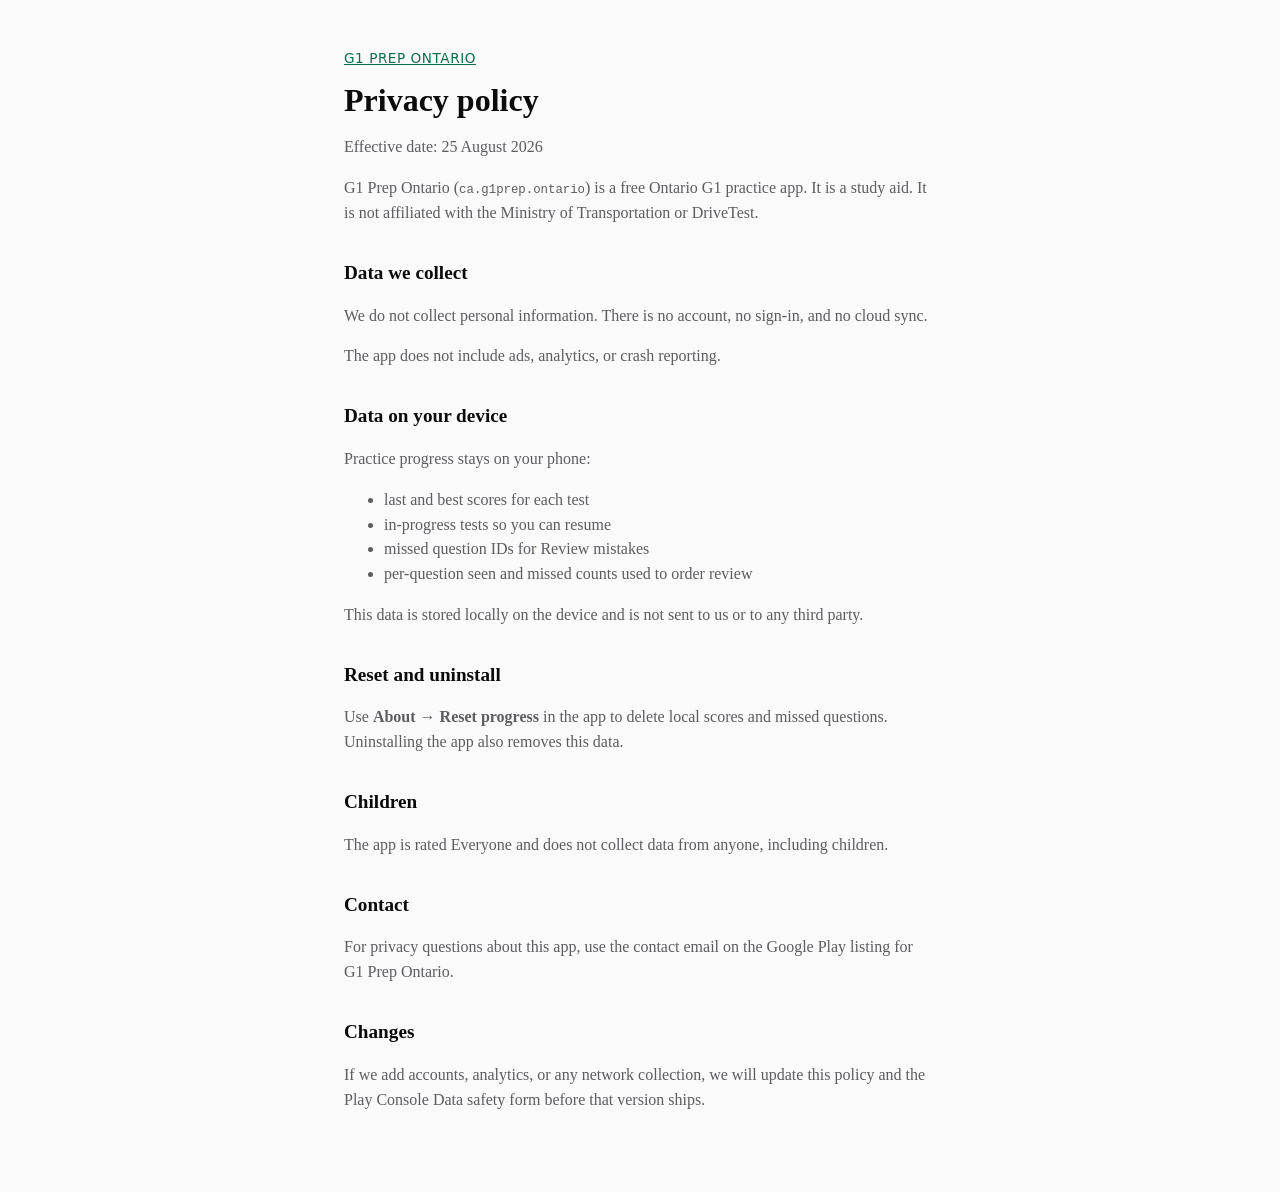
==== privacy.html @ 0525722b "Add Play Console privacy policy and homepage for GitHub Pages. Co-authored-by: Cursor <cursoragent@c" ====
<!DOCTYPE html>
<html lang="en">
  <head>
    <meta charset="utf-8" />
    <meta name="viewport" content="width=device-width, initial-scale=1" />
    <title>Privacy policy — G1 Prep Ontario</title>
    <link rel="stylesheet" href="styles.css" />
  </head>
  <body>
    <main>
      <p class="eyebrow"><a href="index.html">G1 Prep Ontario</a></p>
      <h1>Privacy policy</h1>
      <p>Effective date: 25 August 2026</p>
      <p>
        G1 Prep Ontario (<code>ca.g1prep.ontario</code>) is a free Ontario G1
        practice app. It is a study aid. It is not affiliated with the Ministry
        of Transportation or DriveTest.
      </p>

      <h2>Data we collect</h2>
      <p>
        We do not collect personal information. There is no account, no
        sign-in, and no cloud sync.
      </p>
      <p>The app does not include ads, analytics, or crash reporting.</p>

      <h2>Data on your device</h2>
      <p>Practice progress stays on your phone:</p>
      <ul>
        <li>last and best scores for each test</li>
        <li>in-progress tests so you can resume</li>
        <li>missed question IDs for Review mistakes</li>
        <li>
          per-question seen and missed counts used to order review
        </li>
      </ul>
      <p>
        This data is stored locally on the device and is not sent to us or to
        any third party.
      </p>

      <h2>Reset and uninstall</h2>
      <p>
        Use <strong>About → Reset progress</strong> in the app to delete local
        scores and missed questions. Uninstalling the app also removes this
        data.
      </p>

      <h2>Children</h2>
      <p>
        The app is rated Everyone and does not collect data from anyone,
        including children.
      </p>

      <h2>Contact</h2>
      <p>
        For privacy questions about this app, use the contact email on the
        Google Play listing for G1 Prep Ontario.
      </p>

      <h2>Changes</h2>
      <p>
        If we add accounts, analytics, or any network collection, we will
        update this policy and the Play Console Data safety form before that
        version ships.
      </p>
    </main>
  </body>
</html>
---- styles.css ----
:root {
  color-scheme: light;
  --ink: #0b0b0c;
  --muted: #5c5c61;
  --green: #0b6e4f;
  --canvas: #fafafa;
}

* {
  box-sizing: border-box;
}

body {
  margin: 0;
  font-family: Georgia, "Times New Roman", serif;
  background: var(--canvas);
  color: var(--ink);
  line-height: 1.55;
}

main {
  max-width: 40rem;
  margin: 0 auto;
  padding: 3rem 1.5rem 4rem;
}

.eyebrow {
  margin: 0 0 0.75rem;
  font-family: system-ui, sans-serif;
  font-size: 0.85rem;
  letter-spacing: 0.04em;
  text-transform: uppercase;
  color: var(--green);
}

h1 {
  margin: 0 0 1rem;
  font-size: 2rem;
  line-height: 1.2;
}

h2 {
  margin: 2rem 0 0.75rem;
  font-size: 1.2rem;
}

p,
ul {
  color: var(--muted);
}

code {
  font-size: 0.95em;
}

a {
  color: var(--green);
}
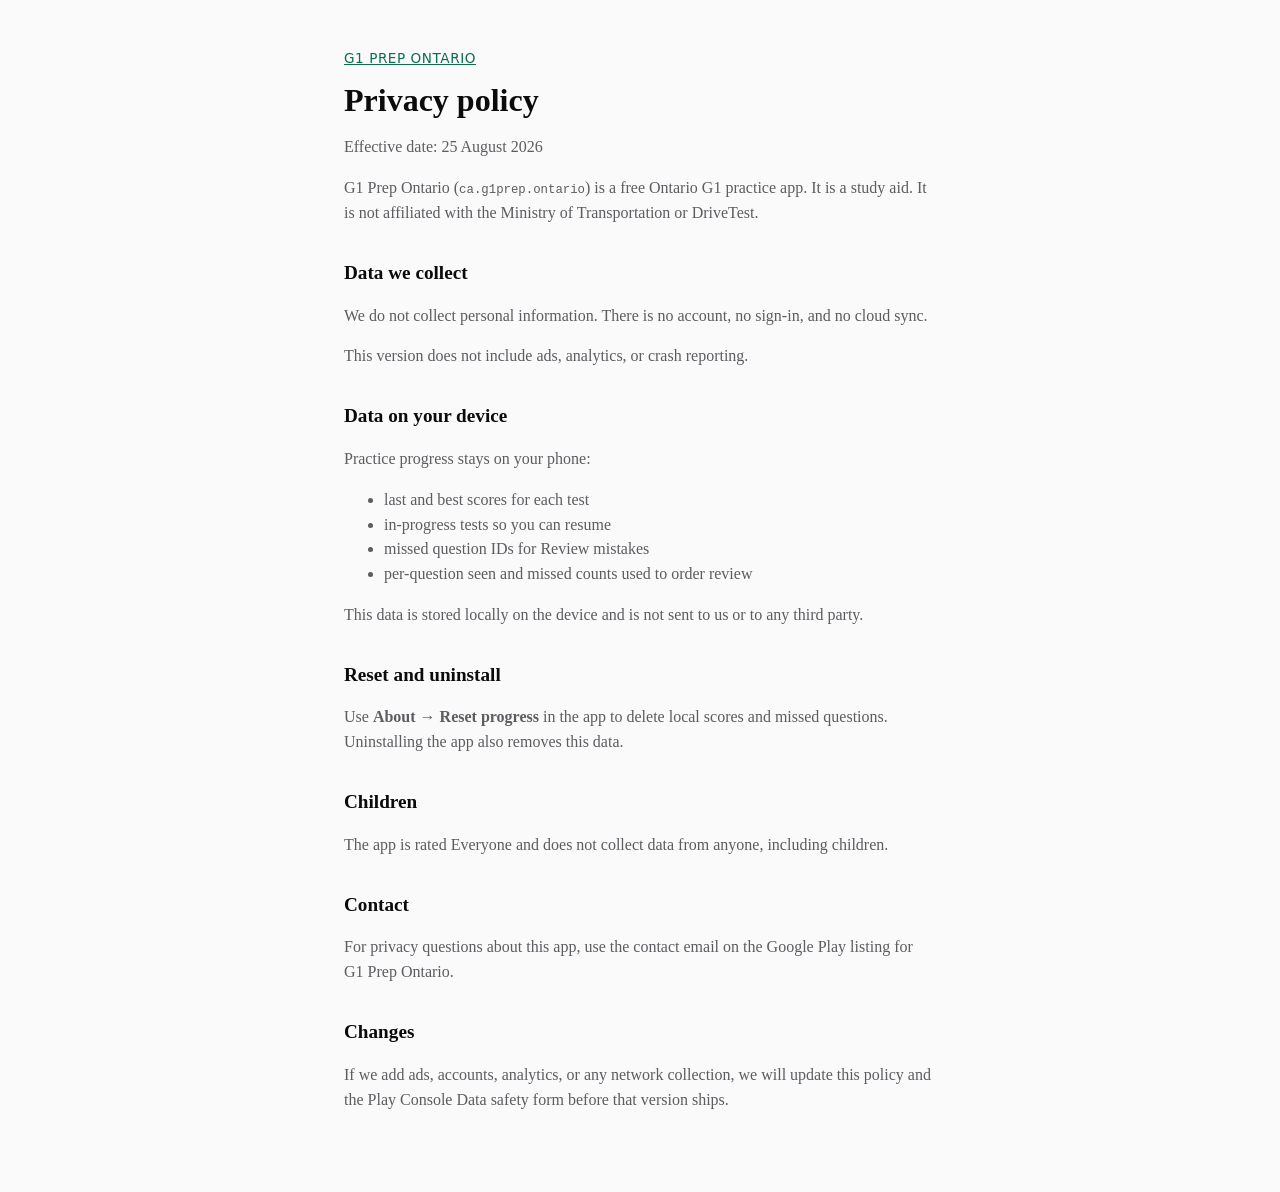
==== commit a8f851e2: "Note this version has no ads; policy will update if ads ship later. Co-authored-by: Cursor <cursorag" ====
--- a/privacy.html
+++ b/privacy.html
@@ -22,7 +22,9 @@
         We do not collect personal information. There is no account, no
         sign-in, and no cloud sync.
       </p>
-      <p>The app does not include ads, analytics, or crash reporting.</p>
+      <p>
+        This version does not include ads, analytics, or crash reporting.
+      </p>
 
       <h2>Data on your device</h2>
       <p>Practice progress stays on your phone:</p>
@@ -60,7 +62,7 @@
 
       <h2>Changes</h2>
       <p>
-        If we add accounts, analytics, or any network collection, we will
+        If we add ads, accounts, analytics, or any network collection, we will
         update this policy and the Play Console Data safety form before that
         version ships.
       </p>
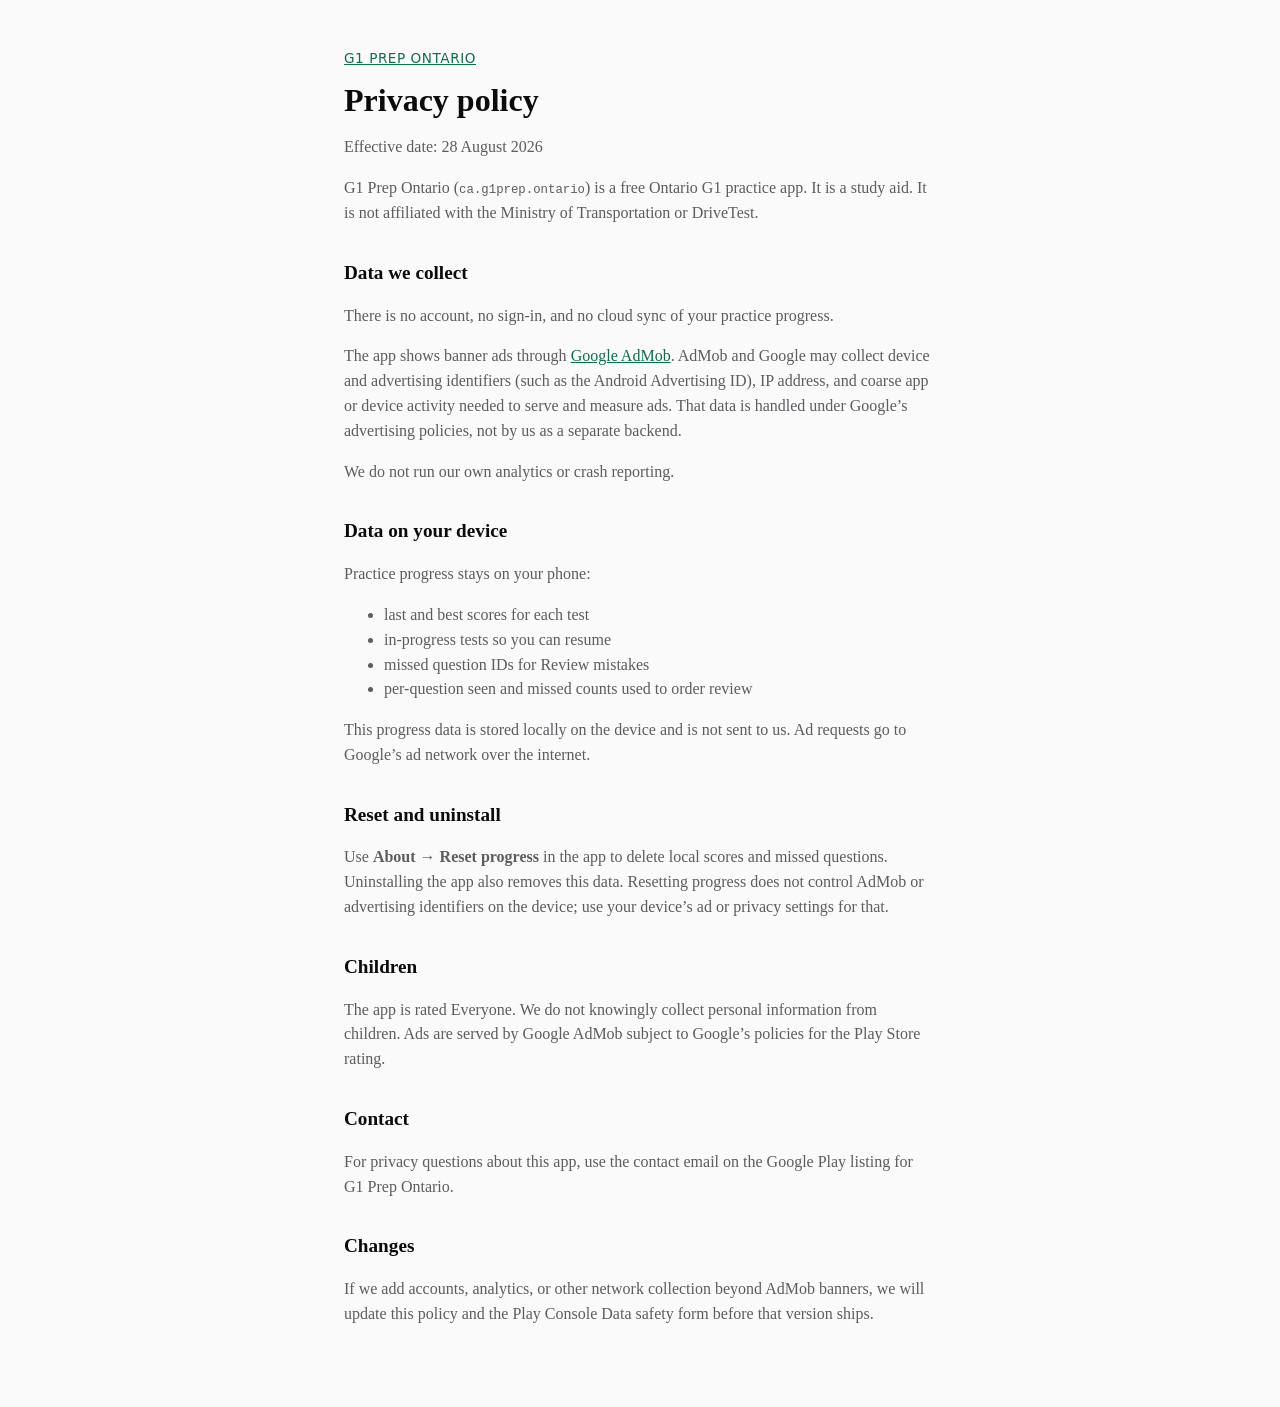
==== commit 648ff2a3: "Update privacy policy for AdMob banner ads in v1.0.2. Document Google AdMob data collection and clar" ====
--- a/privacy.html
+++ b/privacy.html
@@ -10,7 +10,7 @@
     <main>
       <p class="eyebrow"><a href="index.html">G1 Prep Ontario</a></p>
       <h1>Privacy policy</h1>
-      <p>Effective date: 25 August 2026</p>
+      <p>Effective date: 28 August 2026</p>
       <p>
         G1 Prep Ontario (<code>ca.g1prep.ontario</code>) is a free Ontario G1
         practice app. It is a study aid. It is not affiliated with the Ministry
@@ -19,12 +19,21 @@
 
       <h2>Data we collect</h2>
       <p>
-        We do not collect personal information. There is no account, no
-        sign-in, and no cloud sync.
+        There is no account, no sign-in, and no cloud sync of your practice
+        progress.
       </p>
       <p>
-        This version does not include ads, analytics, or crash reporting.
+        The app shows banner ads through
+        <a
+          href="https://support.google.com/admob/answer/6128543"
+          rel="noopener noreferrer"
+          >Google AdMob</a
+        >. AdMob and Google may collect device and advertising identifiers (such
+        as the Android Advertising ID), IP address, and coarse app or device
+        activity needed to serve and measure ads. That data is handled under
+        Google’s advertising policies, not by us as a separate backend.
       </p>
+      <p>We do not run our own analytics or crash reporting.</p>
 
       <h2>Data on your device</h2>
       <p>Practice progress stays on your phone:</p>
@@ -32,26 +41,27 @@
         <li>last and best scores for each test</li>
         <li>in-progress tests so you can resume</li>
         <li>missed question IDs for Review mistakes</li>
-        <li>
-          per-question seen and missed counts used to order review
-        </li>
+        <li>per-question seen and missed counts used to order review</li>
       </ul>
       <p>
-        This data is stored locally on the device and is not sent to us or to
-        any third party.
+        This progress data is stored locally on the device and is not sent to
+        us. Ad requests go to Google’s ad network over the internet.
       </p>
 
       <h2>Reset and uninstall</h2>
       <p>
         Use <strong>About → Reset progress</strong> in the app to delete local
         scores and missed questions. Uninstalling the app also removes this
-        data.
+        data. Resetting progress does not control AdMob or advertising
+        identifiers on the device; use your device’s ad or privacy settings for
+        that.
       </p>
 
       <h2>Children</h2>
       <p>
-        The app is rated Everyone and does not collect data from anyone,
-        including children.
+        The app is rated Everyone. We do not knowingly collect personal
+        information from children. Ads are served by Google AdMob subject to
+        Google’s policies for the Play Store rating.
       </p>
 
       <h2>Contact</h2>
@@ -62,9 +72,9 @@
 
       <h2>Changes</h2>
       <p>
-        If we add ads, accounts, analytics, or any network collection, we will
-        update this policy and the Play Console Data safety form before that
-        version ships.
+        If we add accounts, analytics, or other network collection beyond AdMob
+        banners, we will update this policy and the Play Console Data safety
+        form before that version ships.
       </p>
     </main>
   </body>
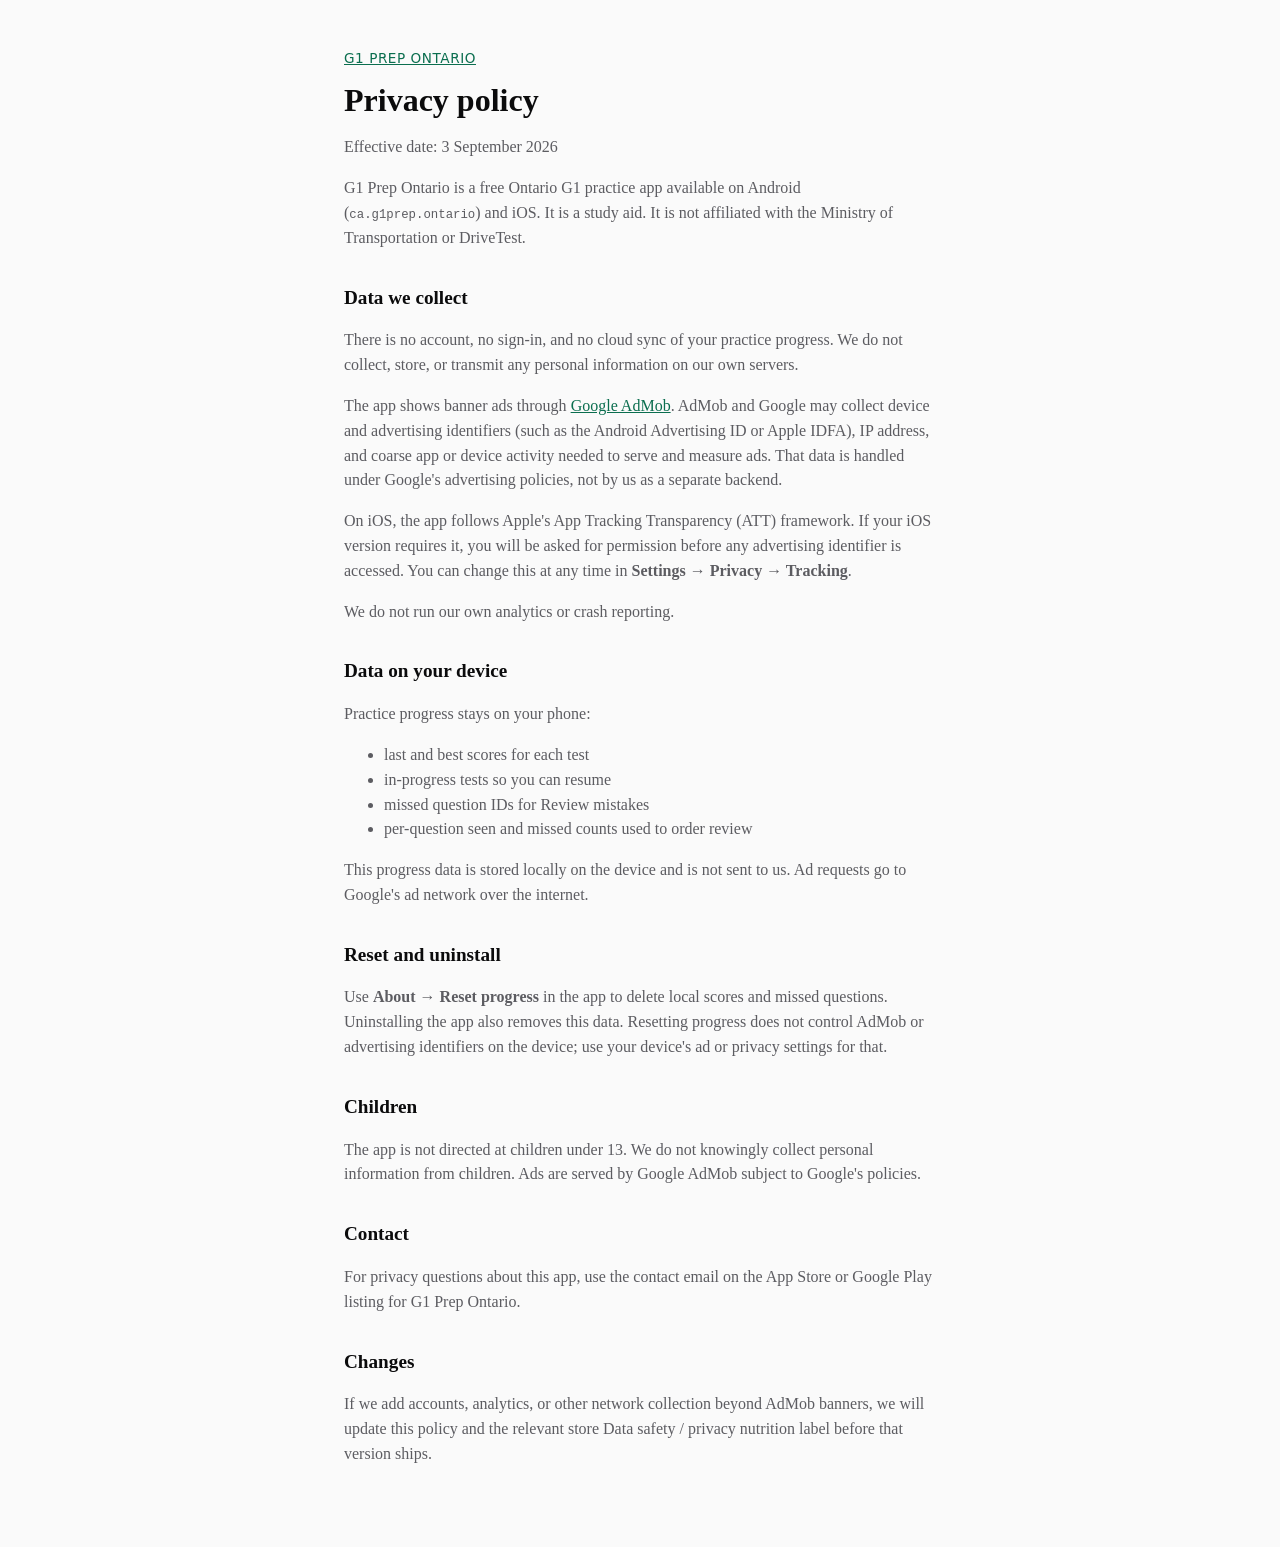
==== commit c51b7680: "Update privacy policy for iOS App Store review Co-authored-by: Cursor <cursoragent@cursor.com>" ====
--- a/privacy.html
+++ b/privacy.html
@@ -10,17 +10,18 @@
     <main>
       <p class="eyebrow"><a href="index.html">G1 Prep Ontario</a></p>
       <h1>Privacy policy</h1>
-      <p>Effective date: 28 August 2026</p>
+      <p>Effective date: 3 September 2026</p>
       <p>
-        G1 Prep Ontario (<code>ca.g1prep.ontario</code>) is a free Ontario G1
-        practice app. It is a study aid. It is not affiliated with the Ministry
-        of Transportation or DriveTest.
+        G1 Prep Ontario is a free Ontario G1 practice app available on Android
+        (<code>ca.g1prep.ontario</code>) and iOS. It is a study aid. It is not
+        affiliated with the Ministry of Transportation or DriveTest.
       </p>
 
       <h2>Data we collect</h2>
       <p>
         There is no account, no sign-in, and no cloud sync of your practice
-        progress.
+        progress. We do not collect, store, or transmit any personal information
+        on our own servers.
       </p>
       <p>
         The app shows banner ads through
@@ -29,9 +30,16 @@
           rel="noopener noreferrer"
           >Google AdMob</a
         >. AdMob and Google may collect device and advertising identifiers (such
-        as the Android Advertising ID), IP address, and coarse app or device
-        activity needed to serve and measure ads. That data is handled under
-        Google’s advertising policies, not by us as a separate backend.
+        as the Android Advertising ID or Apple IDFA), IP address, and coarse
+        app or device activity needed to serve and measure ads. That data is
+        handled under Google's advertising policies, not by us as a separate
+        backend.
+      </p>
+      <p>
+        On iOS, the app follows Apple's App Tracking Transparency (ATT)
+        framework. If your iOS version requires it, you will be asked for
+        permission before any advertising identifier is accessed. You can change
+        this at any time in <strong>Settings → Privacy → Tracking</strong>.
       </p>
       <p>We do not run our own analytics or crash reporting.</p>
 
@@ -45,7 +53,7 @@
       </ul>
       <p>
         This progress data is stored locally on the device and is not sent to
-        us. Ad requests go to Google’s ad network over the internet.
+        us. Ad requests go to Google's ad network over the internet.
       </p>
 
       <h2>Reset and uninstall</h2>
@@ -53,28 +61,28 @@
         Use <strong>About → Reset progress</strong> in the app to delete local
         scores and missed questions. Uninstalling the app also removes this
         data. Resetting progress does not control AdMob or advertising
-        identifiers on the device; use your device’s ad or privacy settings for
+        identifiers on the device; use your device's ad or privacy settings for
         that.
       </p>
 
       <h2>Children</h2>
       <p>
-        The app is rated Everyone. We do not knowingly collect personal
-        information from children. Ads are served by Google AdMob subject to
-        Google’s policies for the Play Store rating.
+        The app is not directed at children under 13. We do not knowingly
+        collect personal information from children. Ads are served by Google
+        AdMob subject to Google's policies.
       </p>
 
       <h2>Contact</h2>
       <p>
         For privacy questions about this app, use the contact email on the
-        Google Play listing for G1 Prep Ontario.
+        App Store or Google Play listing for G1 Prep Ontario.
       </p>
 
       <h2>Changes</h2>
       <p>
         If we add accounts, analytics, or other network collection beyond AdMob
-        banners, we will update this policy and the Play Console Data safety
-        form before that version ships.
+        banners, we will update this policy and the relevant store Data safety /
+        privacy nutrition label before that version ships.
       </p>
     </main>
   </body>
